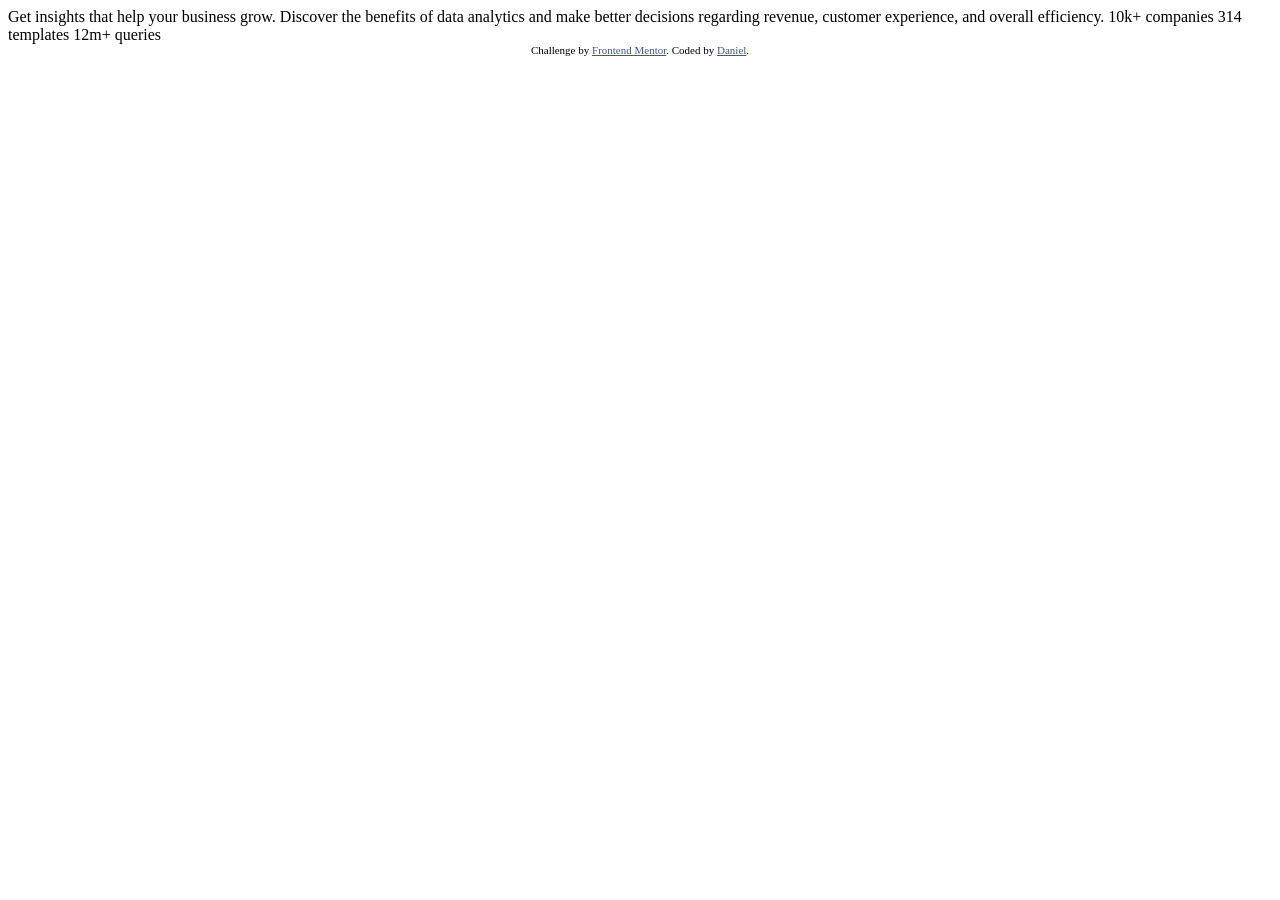
==== index.html @ d01f2a2f "Add files via upload" ====
<!DOCTYPE html>
<html lang="en">
<head>
  <meta charset="UTF-8">
  <meta name="viewport" content="width=device-width, initial-scale=1.0"> <!-- displays site properly based on user's device -->

  <link rel="icon" type="image/png" sizes="32x32" href="./images/favicon-32x32.png">
  
  <title>Frontend Mentor | Stats preview card component</title>

  <!-- Feel free to remove these styles or customise in your own stylesheet 👍 -->
  <style>
    .attribution { font-size: 11px; text-align: center; }
    .attribution a { color: hsl(228, 45%, 44%); }
  </style>
</head>
<body>

  Get insights that help your business grow.

  Discover the benefits of data analytics and make better decisions regarding revenue, customer 
  experience, and overall efficiency.

  10k+ companies
  314 templates
  12m+ queries

  <div class="attribution">
    Challenge by <a href="https://www.frontendmentor.io?ref=challenge" target="_blank">Frontend Mentor</a>. 
    Coded by <a href="#">Daniel</a>.
  </div>
</body>
</html>
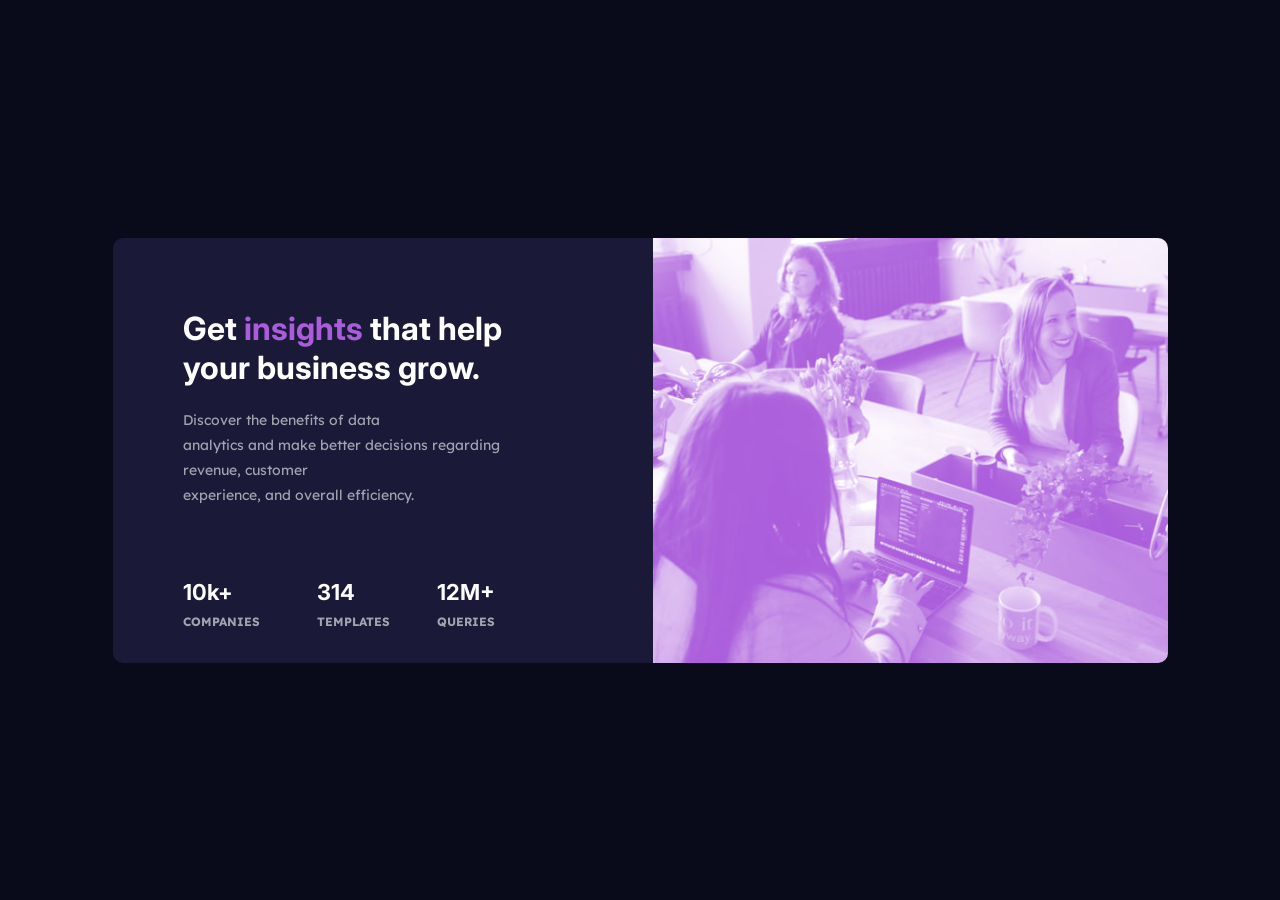
==== commit 905a7218: "Add files via upload" ====
--- a/index.html
+++ b/index.html
@@ -8,26 +8,53 @@
   
   <title>Frontend Mentor | Stats preview card component</title>
 
-  <!-- Feel free to remove these styles or customise in your own stylesheet 👍 -->
-  <style>
-    .attribution { font-size: 11px; text-align: center; }
-    .attribution a { color: hsl(228, 45%, 44%); }
-  </style>
+  <link rel="stylesheet" href="style.css">
+
+  <link rel="preconnect" href="https://fonts.googleapis.com">
+  <link rel="preconnect" href="https://fonts.gstatic.com" crossorigin>
+  <link href="https://fonts.googleapis.com/css2?family=Inter:wght@400;700&family=Lexend+Deca&display=swap" rel="stylesheet"> 
+
 </head>
 <body>
 
-  Get insights that help your business grow.
+  <div class="flex middle">
+    <div class="flex card">
+      <div class="hide-desktop">
+        <div class="image">
+        </div>
+      </div>
+      <div class="flex">
+        <div class="flex text-main text-desktop flex-paragraph">
+          <h1 class="text-title">Get <span style="color: hsl(277, 64%, 61%)">insights</span> that help your business grow.</h1>
 
-  Discover the benefits of data analytics and make better decisions regarding revenue, customer 
-  experience, and overall efficiency.
+          <div class="text-paragraph">
+            <h4 class="text-paragraph">Discover the benefits of data<br>analytics and make better decisions regarding revenue, customer<br>experience, and overall efficiency.</h4>
+          </div>
 
-  10k+ companies
-  314 templates
-  12m+ queries
+          <div class="list hide-mobile">
+            <ul class="flex list list-elements">
+              <li style="padding-right: 25px">10k+ <span class="list-text">COMPANIES</span></li>
+              <li style="padding-right: 25px">314 <span class="list-text">TEMPLATES</span></li>
+              <li>12M+ <span class="list-text">QUERIES</span></li>
+            </ul>
+          </div>
+          <div class="list hide-desktop">
+            <ul style="flex-direction: column;" class="list flex list-elements">
+              <li>10k+ <li><span class="list-text">COMPANIES</span></li></li>
+              <li style="padding-top: 25px">314 <li><span class="list-text">TEMPLATES</span></li></li>
+              <li style="padding-top: 25px">12M+ <li><span class="list-text">QUERIES</span></li></li>
+            </ul>
+          </div>
+        </div>
+      </div>
+      <div class="hide-mobile">
+        <div class="image">
 
-  <div class="attribution">
-    Challenge by <a href="https://www.frontendmentor.io?ref=challenge" target="_blank">Frontend Mentor</a>. 
-    Coded by <a href="#">Daniel</a>.
+        </div>
+      </div>
+    </div>
+  </div>
+
   </div>
 </body>
 </html>
--- a/style.css
+++ b/style.css
@@ -0,0 +1,138 @@
+body{
+    margin: 0;
+    background: hsl(233, 47%, 7%);
+}
+
+.flex{
+    display: flex;
+}
+
+.middle{
+    height: 100vh;
+    justify-content: center;
+    align-items: center;
+}
+
+.card{
+    border-radius: 10px;
+}
+
+.text-main{
+    flex-direction: column;
+}
+
+.text-desktop{
+    padding-left: 70px;
+    padding-top: 50px;
+    padding-right: 115px;
+}
+
+.text-title{
+    font-family: 'Inter', sans-serif;
+    font-weight: 700;
+    font-size: 32px;
+    color: hsl(0, 0%, 100%);
+}
+
+.text-paragraph{
+    font-family: 'Lexend Deca', sans-serif;
+    font-weight: 400;
+    font-size: 14px;
+    color: hsla(0, 0%, 100%, 0.6);
+    margin-top: 0px;
+    line-height: 25px;
+}
+
+.list{
+    padding-left: 0px;
+    padding-top: 15px;
+}
+
+.list-elements{
+    list-style: none;
+    font-family: 'Inter', sans-serif;
+    font-weight: 700;
+    font-size: 22px;
+    color: hsl(0, 0%, 100%);
+}
+
+.list-text{
+    font-size: 12px;
+    font-family: 'Lexend Deca', sans-serif;
+    font-weight: 400px;
+    color: hsla(0, 0%, 100%, 0.6);
+}
+
+@media screen and (min-width: 640px){
+    .hide-desktop{
+        display: none;
+    }
+    .card{
+        width: 1055px;
+        height: 425px;
+        background: hsl(244, 38%, 16%);
+        border-radius: 10px;
+    }
+    .image{
+        width: 515px;
+        height: 425px;
+        background: url(./images/image-header-desktop.jpg), hsl(277, 64%, 61%);
+        background-blend-mode: screen;
+        background-size: 515px 425px;
+        border-radius: 0px 10px 10px 0px;
+    }
+}
+
+@media screen and (max-width: 640px){
+    .hide-mobile{
+        display: none;
+    }
+    .card{
+        width: 270px;
+        height: 645px;
+        background: hsl(244, 38%, 16%);
+        border-radius: 10px;
+        flex-direction: column;
+    }
+    .text-paragraph{
+        margin-bottom: 0px;
+        font-size: 12px;
+        line-height: 20px;
+        text-align: center;
+    }
+    .image{
+        width: 270px;
+        height: 200px;
+        background: url(./images/image-header-mobile.jpg), hsl(277, 64%, 61%);
+        background-blend-mode: screen;
+        background-size: 270px 200px;
+        border-radius: 10px 10px 0px 0px;
+    }
+    .text-title{
+        font-size: 25px;
+        text-align: center;
+    }
+    .text{
+        width: 270px !important;
+    }
+    .vertical{
+        flex-wrap: wrap;
+    }
+    .list{
+        padding-top: 0px !important;
+    }
+    .list-elements{
+        font-size: 20px;
+    }
+    
+    .list-text{
+        font-size: 11px;
+    }
+    .text-desktop{
+        padding-top: 5px;
+        padding-left: 6.775px;
+        text-align: center !important;
+        width: 270px !important;
+        padding-right: 6.775px;
+    }
+}
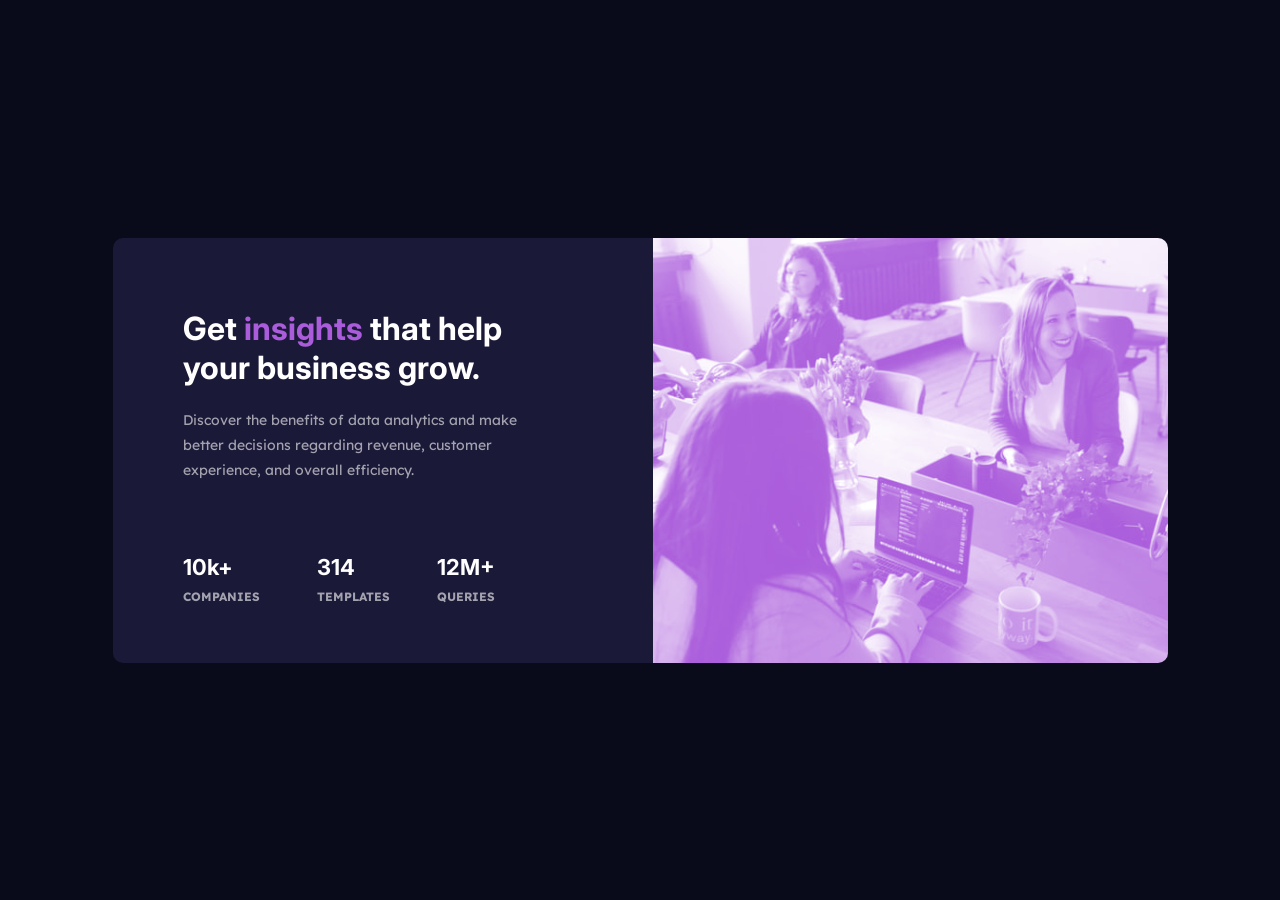
==== commit 75ab69c1: "Add files via upload" ====
--- a/index.html
+++ b/index.html
@@ -28,7 +28,8 @@
           <h1 class="text-title">Get <span style="color: hsl(277, 64%, 61%)">insights</span> that help your business grow.</h1>
 
           <div class="text-paragraph">
-            <h4 class="text-paragraph">Discover the benefits of data<br>analytics and make better decisions regarding revenue, customer<br>experience, and overall efficiency.</h4>
+            <h4 class="text-paragraph hide-mobile">Discover the benefits of data analytics and make better decisions regarding revenue, customer experience, and overall efficiency.</h4>
+            <h4 class="text-paragraph hide-desktop">Discover the benefits of data<br>analytics and make better decisions regarding revenue, customer<br>experience, and overall efficiency.</h4>
           </div>
 
           <div class="list hide-mobile">
